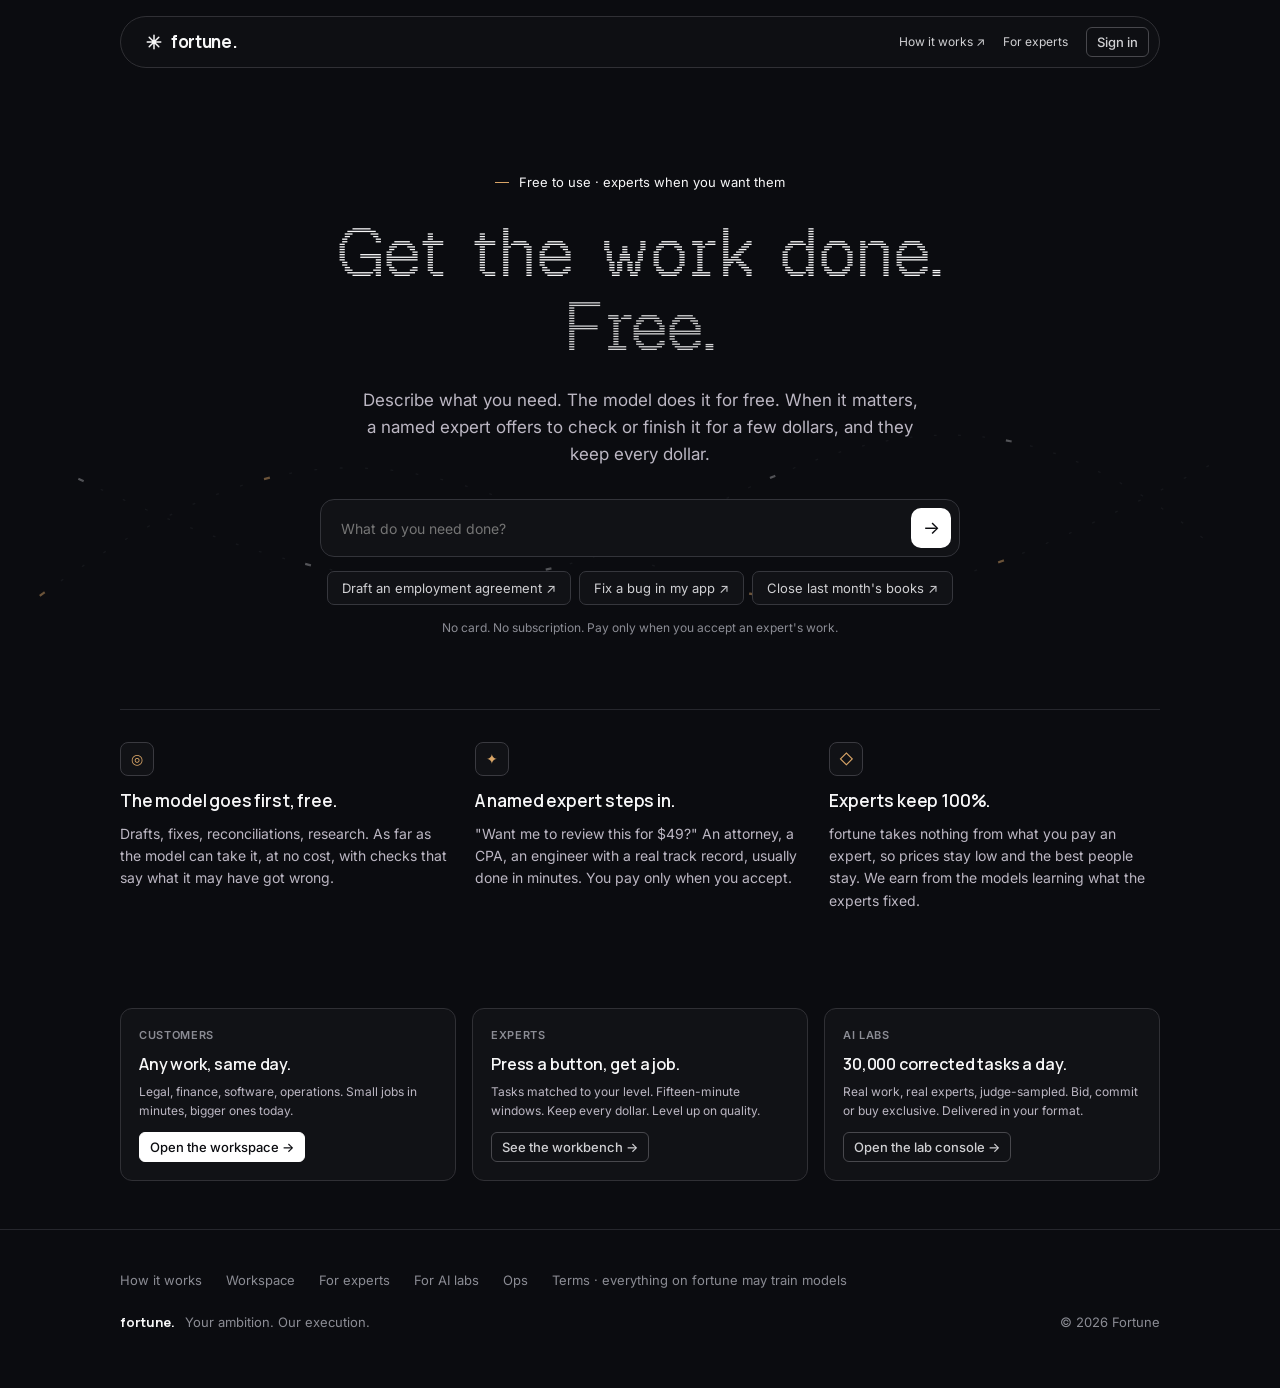
==== v2/index.html @ ad3e7d96 "v2: production-level design for the Oct 16 direction (free platform + expert-in-the-loop, expert app" ====
<!doctype html>
<html lang="en"><head><meta charset="utf-8"><meta name="viewport" content="width=device-width,initial-scale=1"><title>fortune. · Get the work done. Free.</title>
<link rel="preconnect" href="https://fonts.googleapis.com"><link href="https://fonts.googleapis.com/css2?family=Inter:wght@400;500;600&family=JetBrains+Mono:wght@400;500&display=swap" rel="stylesheet"><link rel="stylesheet" href="fortune.css"></head>
<body class="lp">
  <div class="nav-bar"><div class="nav-in"><a class="brand" href="index.html"><svg class="spark" viewBox="0 0 24 24" fill="none" stroke="currentColor" stroke-width="2" stroke-linecap="round"><path d="M12 3v18M3 12h18M5.6 5.6l12.8 12.8M18.4 5.6 5.6 18.4"/></svg>fortune.</a><div class="row" style="gap:18px"><a href="#how" class="small" style="color:#D0D0D3">How it works ↗</a><a href="expert.html" class="small" style="color:#D0D0D3">For experts</a><a href="app.html" class="btn btn-sm">Sign in</a></div></div></div>
  <section class="hero">
    <div class="hero-in">
      <span class="eyebrow">Free to use · experts when you want them</span>
      <h1 class="pixel"><span>Get the work done.</span><span>Free.</span></h1>
      <p class="sub">Describe what you need. The model does it for free. When it matters, a named expert offers to check or finish it for a few dollars, and they keep every dollar.</p>
      <div class="prompt"><div class="prompt-box"><input placeholder="What do you need done?" aria-label="What do you need done?"><a class="go" href="app.html" aria-label="Start" style="display:flex;align-items:center;justify-content:center">→</a></div><div class="chips"><button onclick="location.href='app.html'">Draft an employment agreement ↗</button><button onclick="location.href='app.html'">Fix a bug in my app ↗</button><button onclick="location.href='app.html'">Close last month's books ↗</button></div><span class="small" style="color:#8B8C94">No card. No subscription. Pay only when you accept an expert's work.</span></div>
    </div>
    <div class="hero-art" aria-hidden="true"><svg viewBox="0 0 1000 300" focusable="false"><path class="pt" pathLength="100" d="M-120 235C110 70 240 70 460 180S820 240 1110 90"/><path class="pt" pathLength="100" d="M-80 115C200 250 370 250 570 145S910 35 1100 190"/><path class="ptr" pathLength="100" d="M-120 235C110 70 240 70 460 180S820 240 1110 90"/><path class="ptr two" pathLength="100" d="M-80 115C200 250 370 250 570 145S910 35 1100 190"/></svg></div>
  </section>
  <section class="section" id="how"><div class="wrap-in"><div class="feat">
    <div><div class="i">◎</div><h3>The model goes first, free.</h3><p>Drafts, fixes, reconciliations, research. As far as the model can take it, at no cost, with checks that say what it may have got wrong.</p></div>
    <div><div class="i">✦</div><h3>A named expert steps in.</h3><p>"Want me to review this for $49?" An attorney, a CPA, an engineer with a real track record, usually done in minutes. You pay only when you accept.</p></div>
    <div><div class="i">◇</div><h3>Experts keep 100%.</h3><p>fortune takes nothing from what you pay an expert, so prices stay low and the best people stay. We earn from the models learning what the experts fixed.</p></div>
  </div></div></section>
  <section class="section"><div class="wrap-in" style="display:grid;grid-template-columns:repeat(auto-fit,minmax(280px,1fr));gap:16px">
    <div class="dcard"><div class="label" style="color:#8B8C94">Customers</div><h3 style="margin:8px 0 6px;font-family:var(--display)">Any work, same day.</h3><p class="small" style="color:#BCB7C3">Legal, finance, software, operations. Small jobs in minutes, bigger ones today.</p><a class="btn btn-white btn-sm" style="margin-top:12px" href="app.html">Open the workspace →</a></div>
    <div class="dcard"><div class="label" style="color:#8B8C94">Experts</div><h3 style="margin:8px 0 6px;font-family:var(--display)">Press a button, get a job.</h3><p class="small" style="color:#BCB7C3">Tasks matched to your level. Fifteen-minute windows. Keep every dollar. Level up on quality.</p><a class="btn btn-sm" style="margin-top:12px" href="expert.html">See the workbench →</a></div>
    <div class="dcard"><div class="label" style="color:#8B8C94">AI labs</div><h3 style="margin:8px 0 6px;font-family:var(--display)">30,000 corrected tasks a day.</h3><p class="small" style="color:#BCB7C3">Real work, real experts, judge-sampled. Bid, commit or buy exclusive. Delivered in your format.</p><a class="btn btn-sm" style="margin-top:12px" href="lab.html">Open the lab console →</a></div>
  </div></section>
  <footer class="foot"><div class="foot-in"><div class="row wrap" style="gap:8px 24px"><a href="#how">How it works</a><a href="app.html">Workspace</a><a href="expert.html">For experts</a><a href="lab.html">For AI labs</a><a href="ops.html">Ops</a><a href="#">Terms · everything on fortune may train models</a></div><div class="row between wrap"><span class="row" style="gap:10px"><span style="font-family:var(--display);font-weight:700;color:#F7F7F8">fortune.</span><span>Your ambition. Our execution.</span></span><span>© 2026 Fortune</span></div></div></footer>
</body></html>
---- v2/fortune.css ----
/* fortune. design system v2 · production tokens and components · Oct 16, 2026 */
@font-face{font-family:'Geist Pixel Line';src:url('./fonts/geist-pixel-line.woff2') format('woff2');font-weight:400;font-display:swap}
@font-face{font-family:'Manrope';src:url('./fonts/manrope-latin.woff2') format('woff2');font-weight:400 800;font-display:swap}
:root{
  --ink:#0B0C10;--text:#1F2430;--text-2:#5B6272;--text-3:#8B91A0;--line:#E6E8EC;--line-2:#F0F1F4;--bg:#F7F7F8;--surface:#FFFFFF;--surface-2:#FBFBFC;
  --gold:#B8862B;--gold-bg:#FBF4E6;--gold-line:#EAD5A8;--mint:#12805C;--mint-bg:#E8F5EF;--amber:#B45309;--amber-bg:#FDF2E3;--red:#C2410C;--red-bg:#FDECE6;--blue:#2563EB;--blue-bg:#EAF0FE;
  --d-bg:#0B0C10;--d-surface:#111216;--d-surface-2:#17181E;--d-line:#303035;--d-text:#F7F7F8;--d-text-2:#BCB7C3;--d-text-3:#8B8C94;--d-gold:#D9A567;
  --r-1:6px;--r-2:10px;--r-3:14px;--r-pill:999px;
  --s-1:4px;--s-2:8px;--s-3:12px;--s-4:16px;--s-5:24px;--s-6:32px;--s-7:48px;--s-8:64px;
  --font:'Inter',-apple-system,BlinkMacSystemFont,'Segoe UI',Roboto,sans-serif;--mono:'JetBrains Mono',ui-monospace,SFMono-Regular,Menlo,monospace;--display:'Manrope',var(--font);
  --shadow-1:0 1px 2px rgba(11,13,18,.06);--shadow-2:0 8px 24px -12px rgba(11,13,18,.18);--shadow-3:0 24px 64px -24px rgba(11,13,18,.35);
  --focus:0 0 0 3px rgba(184,134,43,.28);
}
*{box-sizing:border-box}[hidden]{display:none!important}html{-webkit-text-size-adjust:100%}
body{margin:0;background:var(--bg);color:var(--text);font-family:var(--font);font-size:14px;line-height:1.55;-webkit-font-smoothing:antialiased}
body[data-theme="dark"]{background:var(--d-bg);color:var(--d-text)}
h1,h2,h3,h4{margin:0;font-weight:600;letter-spacing:-.01em;color:inherit}
h1{font-size:28px;line-height:1.2;letter-spacing:-.02em}h2{font-size:20px;line-height:1.3}h3{font-size:16px}h4{font-size:14px}
p{margin:0}a{color:inherit;text-decoration:none}button{font:inherit;color:inherit}
.mono{font-family:var(--mono);font-variant-numeric:tabular-nums}
.muted{color:var(--text-2)}.muted-3{color:var(--text-3)}.small{font-size:12px}.xs{font-size:11px}
.label{font-size:11px;font-weight:600;letter-spacing:.06em;text-transform:uppercase;color:var(--text-3)}
.sr{position:absolute;width:1px;height:1px;overflow:hidden;clip:rect(0 0 0 0)}
.row{display:flex;align-items:center;gap:var(--s-2)}.col{display:flex;flex-direction:column;gap:var(--s-2)}.between{justify-content:space-between}.wrap{flex-wrap:wrap}.grow{flex:1;min-width:0}
.stack-3>*+*{margin-top:var(--s-3)}.stack-4>*+*{margin-top:var(--s-4)}.stack-5>*+*{margin-top:var(--s-5)}
.hr{height:1px;background:var(--line);border:0;margin:0}
/* buttons */
.btn{display:inline-flex;align-items:center;justify-content:center;gap:8px;height:36px;padding:0 14px;border-radius:var(--r-2);border:1px solid var(--line);background:var(--surface);color:var(--text);font-weight:500;cursor:pointer;white-space:nowrap;transition:background .14s,border-color .14s,color .14s,box-shadow .14s}
.btn:hover{background:var(--surface-2);border-color:#D4D8DF}.btn:focus-visible{outline:0;box-shadow:var(--focus)}.btn:active{transform:translateY(.5px)}
.btn[disabled],.btn.is-disabled{opacity:.5;cursor:not-allowed;pointer-events:none}
.btn-primary{background:var(--ink);border-color:var(--ink);color:#fff}.btn-primary:hover{background:#1F2430;border-color:#1F2430}
.btn-gold{background:var(--gold);border-color:var(--gold);color:#fff}.btn-gold:hover{background:#A2761F;border-color:#A2761F}
.btn-ghost{background:transparent;border-color:transparent}.btn-ghost:hover{background:var(--line-2);border-color:transparent}
.btn-danger{color:var(--red);border-color:#F3C9BA}.btn-danger:hover{background:var(--red-bg)}
.btn-sm{height:30px;padding:0 10px;font-size:13px;border-radius:var(--r-1)}.btn-lg{height:44px;padding:0 20px;font-size:15px;border-radius:12px}
.btn-block{width:100%}
.btn .k{font-family:var(--mono);font-size:12px;opacity:.75}
/* inputs */
.input,.textarea,.select{width:100%;font:inherit;color:var(--text);background:var(--surface);border:1px solid var(--line);border-radius:var(--r-2);padding:0 12px;height:38px;outline:0;transition:border-color .14s,box-shadow .14s}
.textarea{height:auto;min-height:88px;padding:10px 12px;resize:vertical;line-height:1.5}
.input:focus,.textarea:focus,.select:focus{border-color:var(--gold);box-shadow:var(--focus)}
.input::placeholder,.textarea::placeholder{color:var(--text-3)}
.field{display:flex;flex-direction:column;gap:6px}.field>.label{color:var(--text-2)}
.switch{position:relative;width:38px;height:22px;border-radius:999px;background:#D4D8DF;border:0;cursor:pointer;flex-shrink:0;transition:background .14s}.switch::after{content:"";position:absolute;top:3px;left:3px;width:16px;height:16px;border-radius:999px;background:#fff;box-shadow:var(--shadow-1);transition:transform .14s}.switch[aria-checked="true"]{background:var(--mint)}.switch[aria-checked="true"]::after{transform:translateX(16px)}
/* chips, badges, avatars */
.chip{display:inline-flex;align-items:center;gap:6px;height:30px;padding:0 12px;border-radius:var(--r-pill);border:1px solid var(--line);background:var(--surface);font-size:13px;cursor:pointer;color:var(--text)}
.chip:hover{border-color:#C9CED6}.chip[aria-pressed="true"],.chip.is-on{background:var(--ink);border-color:var(--ink);color:#fff}
.badge{display:inline-flex;align-items:center;gap:6px;height:22px;padding:0 8px;border-radius:var(--r-1);font-size:12px;font-weight:500;background:var(--line-2);color:var(--text-2)}
.badge-gold{background:var(--gold-bg);color:var(--gold)}.badge-mint{background:var(--mint-bg);color:var(--mint)}.badge-amber{background:var(--amber-bg);color:var(--amber)}.badge-red{background:var(--red-bg);color:var(--red)}.badge-blue{background:var(--blue-bg);color:var(--blue)}
.dot{width:6px;height:6px;border-radius:999px;background:currentColor;flex-shrink:0}
.avatar{width:32px;height:32px;border-radius:999px;background:#2E3A59;color:#fff;font-size:12px;font-weight:600;display:inline-flex;align-items:center;justify-content:center;flex-shrink:0;letter-spacing:.02em}
.avatar-lg{width:44px;height:44px;font-size:14px}.avatar-sm{width:24px;height:24px;font-size:10px}
.avatar.gold{background:var(--gold)}.avatar.mint{background:var(--mint)}.avatar.violet{background:#6E56CF}.avatar.slate{background:#4B5563}
.live{display:inline-flex;align-items:center;gap:6px;font-size:12px;color:var(--mint)}.live::before{content:"";width:6px;height:6px;border-radius:999px;background:var(--mint);box-shadow:0 0 0 0 rgba(18,128,92,.5);animation:pulse 1.8s ease-out infinite}
@keyframes pulse{0%{box-shadow:0 0 0 0 rgba(18,128,92,.5)}100%{box-shadow:0 0 0 8px rgba(18,128,92,0)}}
/* cards, panels */
.card{background:var(--surface);border:1px solid var(--line);border-radius:var(--r-3);padding:var(--s-4)}.card-tight{padding:var(--s-3)}.card-flat{box-shadow:none}
.card-head{display:flex;align-items:center;justify-content:space-between;gap:12px;margin-bottom:12px}
.kpi{display:flex;flex-direction:column;gap:4px}.kpi .v{font-family:var(--mono);font-size:22px;letter-spacing:-.02em;color:var(--ink)}.kpi .k{font-size:12px;color:var(--text-2)}
.kpis{display:grid;grid-template-columns:repeat(auto-fit,minmax(140px,1fr));gap:12px}
.list{display:flex;flex-direction:column}.list>*{padding:10px 0;border-bottom:1px solid var(--line-2)}.list>*:last-child{border-bottom:0}
.table{width:100%;border-collapse:collapse;font-size:13px}.table th{text-align:left;font-size:11px;font-weight:600;letter-spacing:.06em;text-transform:uppercase;color:var(--text-3);padding:8px 10px;border-bottom:1px solid var(--line)}.table td{padding:10px;border-bottom:1px solid var(--line-2);vertical-align:middle}.table tr:hover td{background:var(--surface-2)}.table .num{font-family:var(--mono);text-align:right}
.tabs{display:flex;gap:2px;border-bottom:1px solid var(--line)}.tab{height:38px;padding:0 12px;border:0;background:transparent;color:var(--text-2);font-weight:500;cursor:pointer;border-bottom:2px solid transparent;margin-bottom:-1px}.tab[aria-selected="true"]{color:var(--ink);border-bottom-color:var(--ink)}
.progress{height:6px;border-radius:999px;background:var(--line);overflow:hidden}.progress>i{display:block;height:100%;background:var(--gold);border-radius:999px;transition:width .4s}
.note{padding:10px 12px;border-radius:var(--r-2);background:var(--gold-bg);border:1px solid var(--gold-line);color:#6B4E12;font-size:13px}
.note-mint{background:var(--mint-bg);border-color:#BFE3D2;color:#0F5E44}.note-amber{background:var(--amber-bg);border-color:#F3D9B0;color:#7A3A05}.note-blue{background:var(--blue-bg);border-color:#C7D7FB;color:#1E3A8A}
.toast{position:fixed;left:50%;bottom:24px;transform:translateX(-50%);background:var(--ink);color:#fff;padding:10px 14px;border-radius:var(--r-2);font-size:13px;box-shadow:var(--shadow-3);z-index:100;animation:toastIn .2s ease-out}
@keyframes toastIn{from{opacity:0;transform:translate(-50%,6px)}to{opacity:1;transform:translate(-50%,0)}}
.kbd{font-family:var(--mono);font-size:11px;padding:1px 6px;border:1px solid var(--line);border-bottom-width:2px;border-radius:4px;background:var(--surface);color:var(--text-2)}
/* app shell */
.shell{display:grid;grid-template-columns:232px minmax(0,1fr);min-height:100vh}
.shell.has-panel{grid-template-columns:232px minmax(0,1fr) 336px}
.rail{position:sticky;top:0;height:100vh;display:flex;flex-direction:column;gap:var(--s-4);padding:var(--s-4) var(--s-3);background:var(--surface);border-right:1px solid var(--line)}
.brand{display:flex;align-items:center;gap:8px;padding:4px 8px;font-family:var(--display);font-weight:700;font-size:17px;letter-spacing:-.02em;color:var(--ink)}
.brand .spark{width:18px;height:18px;color:var(--ink)}
.nav{display:flex;flex-direction:column;gap:2px}.nav a{display:flex;align-items:center;gap:10px;height:36px;padding:0 10px;border-radius:var(--r-2);color:var(--text-2);font-weight:500}.nav a:hover{background:var(--line-2);color:var(--text)}.nav a[aria-current="page"]{background:var(--line-2);color:var(--ink)}
.nav .cnt{margin-left:auto;font-family:var(--mono);font-size:11px;color:var(--text-3)}
.rail-foot{margin-top:auto;display:flex;flex-direction:column;gap:8px}
.main{min-width:0;display:flex;flex-direction:column}
.topbar{position:sticky;top:0;z-index:20;display:flex;align-items:center;justify-content:space-between;gap:12px;height:56px;padding:0 var(--s-5);background:rgba(255,255,255,.85);backdrop-filter:blur(8px);border-bottom:1px solid var(--line)}
.page{padding:var(--s-5);max-width:1120px;width:100%;margin:0 auto}
.panel{position:sticky;top:0;height:100vh;overflow:auto;padding:var(--s-4);background:var(--surface);border-left:1px solid var(--line);display:flex;flex-direction:column;gap:var(--s-4)}
.section-title{display:flex;align-items:center;justify-content:space-between;margin-bottom:12px}
/* chat / thread */
.thread{display:flex;flex-direction:column;gap:18px;max-width:760px;width:100%;margin:0 auto;padding:24px 24px 140px}
.msg{display:grid;grid-template-columns:32px minmax(0,1fr);gap:12px;align-items:start;animation:fadeUp .25s ease-out}
.msg-user{grid-template-columns:minmax(0,1fr);justify-items:end}.msg-user .bubble{background:var(--ink);color:#fff;border-radius:16px 16px 4px 16px;padding:10px 14px;max-width:560px}
.msg .who{font-size:12px;color:var(--text-3);margin-bottom:4px}.msg .body{display:flex;flex-direction:column;gap:12px;min-width:0}
@keyframes fadeUp{from{opacity:0;transform:translateY(6px)}to{opacity:1;transform:none}}
.composer{position:sticky;bottom:0;padding:12px 24px 20px;background:linear-gradient(180deg,rgba(247,247,248,0),var(--bg) 30%)}
.composer-box{max-width:760px;margin:0 auto;background:var(--surface);border:1px solid var(--line);border-radius:14px;box-shadow:var(--shadow-2);padding:8px 8px 8px 14px;display:flex;align-items:center;gap:8px;transition:border-color .2s,box-shadow .2s}
.composer-box:focus-within{border-color:var(--gold);box-shadow:var(--focus),var(--shadow-2)}
.composer-box input{flex:1;min-width:0;border:0;outline:0;background:transparent;font:inherit;font-size:15px;height:36px;color:var(--text)}
.composer-hint{max-width:760px;margin:8px auto 0;font-size:12px;color:var(--text-3);text-align:center}
.doc{border:1px solid var(--line);border-radius:var(--r-2);background:var(--surface);overflow:hidden}
.doc-head{display:flex;align-items:center;justify-content:space-between;gap:10px;padding:10px 12px;background:var(--surface-2);border-bottom:1px solid var(--line);font-size:13px}
.doc-body{padding:14px;font-size:13.5px;line-height:1.6;color:var(--text)}.doc-body h4{font-size:13px;margin:12px 0 4px}.doc-body h4:first-child{margin-top:0}
.checks{display:flex;flex-direction:column;gap:6px;font-size:13px}.checks li{display:grid;grid-template-columns:16px minmax(0,1fr);gap:8px;align-items:start;list-style:none}.checks ul{margin:0;padding:0}
.ok{color:var(--mint)}.warn{color:var(--amber)}.bad{color:var(--red)}
/* expert offer */
.offer{border:1px solid var(--gold-line);background:linear-gradient(180deg,#FFFDF8,var(--gold-bg));border-radius:var(--r-3);padding:14px 16px;display:flex;flex-direction:column;gap:12px;box-shadow:var(--shadow-2)}
.offer .who{display:flex;align-items:center;gap:12px}.offer .who .n{font-weight:600;color:var(--ink)}.offer .who .m{font-size:12px;color:var(--text-2)}
.offer .say{font-size:14px;color:var(--text);line-height:1.55}
.offer .acts{display:flex;gap:8px;flex-wrap:wrap}
.offer .fine{font-size:12px;color:var(--text-3)}
.timer{display:inline-flex;align-items:center;gap:8px;font-family:var(--mono);font-size:12px;color:var(--text-2)}.timer b{font-weight:500;color:var(--ink)}
/* diff */
.diff{border:1px solid var(--line);border-radius:var(--r-2);overflow:hidden}.diff .d{display:grid;grid-template-columns:minmax(0,1fr) minmax(0,1fr);border-bottom:1px solid var(--line-2)}.diff .d:last-child{border-bottom:0}
.diff .before,.diff .after{padding:10px 12px;font-size:13px;line-height:1.55}.diff .before{background:#FFF5F2;color:#7A2E12;text-decoration:line-through;text-decoration-color:rgba(122,46,18,.4)}.diff .after{background:#F0FAF5;color:#0F5E44}
.diff .why{grid-column:1/-1;padding:8px 12px;font-size:12px;color:var(--text-2);background:var(--surface-2);border-top:1px solid var(--line-2)}
.diff .t{grid-column:1/-1;padding:8px 12px;font-size:12px;font-weight:600;color:var(--text-2);background:var(--surface-2);border-bottom:1px solid var(--line-2)}
/* timeline */
.tl{display:flex;flex-direction:column}.tl>div{display:grid;grid-template-columns:96px minmax(0,1fr);gap:12px;padding:8px 0;border-bottom:1px solid var(--line-2);font-size:13px}.tl>div:last-child{border-bottom:0}.tl .w{font-family:var(--mono);font-size:12px;color:var(--text-3)}
/* task feed */
.task{display:grid;grid-template-columns:minmax(0,1fr) auto;gap:14px;align-items:center;padding:14px 16px;border:1px solid var(--line);border-radius:var(--r-3);background:var(--surface);transition:border-color .14s,box-shadow .14s}
.task:hover{border-color:#C9CED6;box-shadow:var(--shadow-2)}.task .t{font-weight:500;color:var(--ink)}.task .m{font-size:12px;color:var(--text-2);margin-top:2px}.task .pay{font-family:var(--mono);font-size:16px;color:var(--ink);text-align:right}.task .pay small{display:block;font-family:var(--font);font-size:11px;color:var(--text-3)}
/* dark marketing */
.lp{background:var(--d-bg);color:var(--d-text);font-family:var(--font)}
.lp .nav-bar{position:sticky;top:0;z-index:30;display:flex;justify-content:center;padding:16px 20px 0}
.lp .nav-in{width:100%;max-width:1040px;display:flex;align-items:center;justify-content:space-between;gap:16px;height:52px;padding:0 10px 0 16px;border-radius:999px;background:rgba(16,17,20,.85);border:1px solid var(--d-line);backdrop-filter:blur(10px)}
.lp .brand{color:var(--d-text)}.lp .brand .spark{color:var(--d-text)}
.lp .btn{background:transparent;border-color:#48484D;color:#D0D0D3}.lp .btn:hover{border-color:#F7F7F8;color:#F7F7F8}.lp .btn-white{background:#fff;border-color:#fff;color:var(--ink)}.lp .btn-white:hover{background:#E9E9EC;border-color:#E9E9EC;color:var(--ink)}
.lp .hero{position:relative;overflow:hidden;padding:104px 20px 24px;text-align:center}
.lp .hero-in{position:relative;z-index:2;max-width:900px;margin:0 auto;display:flex;flex-direction:column;align-items:center;gap:24px}
.lp .eyebrow{display:inline-flex;align-items:center;gap:10px;font-size:13px}.lp .eyebrow::before{content:"";width:14px;height:1px;background:var(--d-gold)}
.lp h1.pixel{font-family:'Geist Pixel Line',var(--display);font-weight:400;font-size:clamp(44px,6vw,68px);line-height:1.08;letter-spacing:0}
.lp h1.pixel span{display:block;width:fit-content;margin:0 auto;animation:wipe .85s cubic-bezier(.16,1,.3,1) .1s both}.lp h1.pixel span+span{color:#D4D4D5;animation-delay:.24s}
@keyframes wipe{0%{clip-path:inset(0 100% 0 0);transform:translateX(-8px);opacity:.7}100%{clip-path:inset(0);transform:none;opacity:1}}
@keyframes enter{0%{opacity:0;transform:scale(.98)}100%{opacity:1;transform:scale(1)}}
.lp .sub{max-width:560px;font-size:17px;line-height:1.6;color:var(--d-text-2);animation:enter .6s ease-out .28s both}
.lp .prompt{width:100%;max-width:640px;display:flex;flex-direction:column;gap:14px;align-items:center;padding-top:6px;animation:enter .7s cubic-bezier(.16,1,.3,1) .4s both}
.lp .prompt-box{width:100%;display:flex;align-items:center;gap:8px;padding:8px 8px 8px 18px;border-radius:14px;border:1px solid #33343A;background:#111216;box-shadow:0 24px 60px -30px rgba(0,0,0,.8);transition:border-color .2s,box-shadow .2s}
.lp .prompt-box:focus-within{border-color:#777980;box-shadow:0 0 0 3px rgba(255,255,255,.027),0 12px 35px rgba(0,0,0,.157)}
.lp .prompt-box input{flex:1;min-width:0;height:40px;border:0;outline:0;background:transparent;color:var(--d-text);font-size:15px;font:inherit}
.lp .prompt-box .go{width:40px;height:40px;border-radius:10px;border:0;background:#fff;color:var(--ink);cursor:pointer;font-size:18px}
.lp .chips{display:flex;gap:8px;flex-wrap:wrap;justify-content:center}.lp .chips button{height:34px;padding:0 14px;border-radius:7px;border:1px solid #36373D;background:#111216;color:#D0D0D3;font-size:13px;cursor:pointer}.lp .chips button:hover{border-color:#8B8C94;color:#F7F7F8}
.lp .hero-art{position:absolute;z-index:1;pointer-events:none;left:50%;top:300px;transform:translateX(-50%);width:min(1150px,135vw);height:290px;opacity:.7}.lp .hero-art svg{width:100%;height:100%;overflow:visible}
.lp .pt,.lp .ptr{fill:none;stroke-linecap:square}.lp .pt{stroke:#383940;stroke-width:1.4;stroke-dasharray:.12 1.88;opacity:.35}.lp .ptr{stroke:var(--d-gold);stroke-width:2.3;stroke-dasharray:.3 19.7;opacity:.65;animation:travel 16s linear infinite}.lp .ptr.two{stroke:#E5E5E8;animation-delay:-8s;animation-direction:reverse;opacity:.45}
@keyframes travel{0%{stroke-dashoffset:100}100%{stroke-dashoffset:0}}
.lp .section{padding:48px 20px}.lp .wrap-in{max-width:1040px;margin:0 auto}
.lp .feat{display:grid;grid-template-columns:repeat(auto-fit,minmax(260px,1fr));gap:24px;padding-top:32px;border-top:1px solid #26272D}
.lp .feat .i{width:34px;height:34px;border-radius:8px;border:1px solid #3A3A40;background:#111216;display:flex;align-items:center;justify-content:center;color:var(--d-gold)}
.lp .feat h3{font-family:var(--display);font-size:17px;font-weight:600;margin:12px 0 8px;color:var(--d-text)}.lp .feat p{font-size:14px;line-height:1.6;color:var(--d-text-2)}
.lp .foot{padding:40px 20px 56px;border-top:1px solid #26272D}.lp .foot-in{max-width:1040px;margin:0 auto;display:flex;flex-direction:column;gap:22px;font-size:13px;color:var(--d-text-3)}
.lp .foot a{color:var(--d-text-3)}.lp .foot a:hover{color:var(--d-text)}
.lp .dcard{border:1px solid var(--d-line);background:var(--d-surface);border-radius:12px;padding:18px}
/* responsive */
@media (max-width:1180px){.shell.has-panel{grid-template-columns:232px minmax(0,1fr)}.panel{display:none}}
@media (max-width:820px){.shell,.shell.has-panel{grid-template-columns:minmax(0,1fr)}.rail{position:static;height:auto;flex-direction:row;align-items:center;overflow:auto;border-right:0;border-bottom:1px solid var(--line)}.nav{flex-direction:row}.rail-foot{display:none}.page{padding:16px}.thread{padding:16px 16px 140px}.composer{padding:12px 16px 16px}.diff .d{grid-template-columns:1fr}.kpis{grid-template-columns:repeat(2,1fr)}}
@media (prefers-reduced-motion:reduce){*{animation:none!important;transition:none!important}}
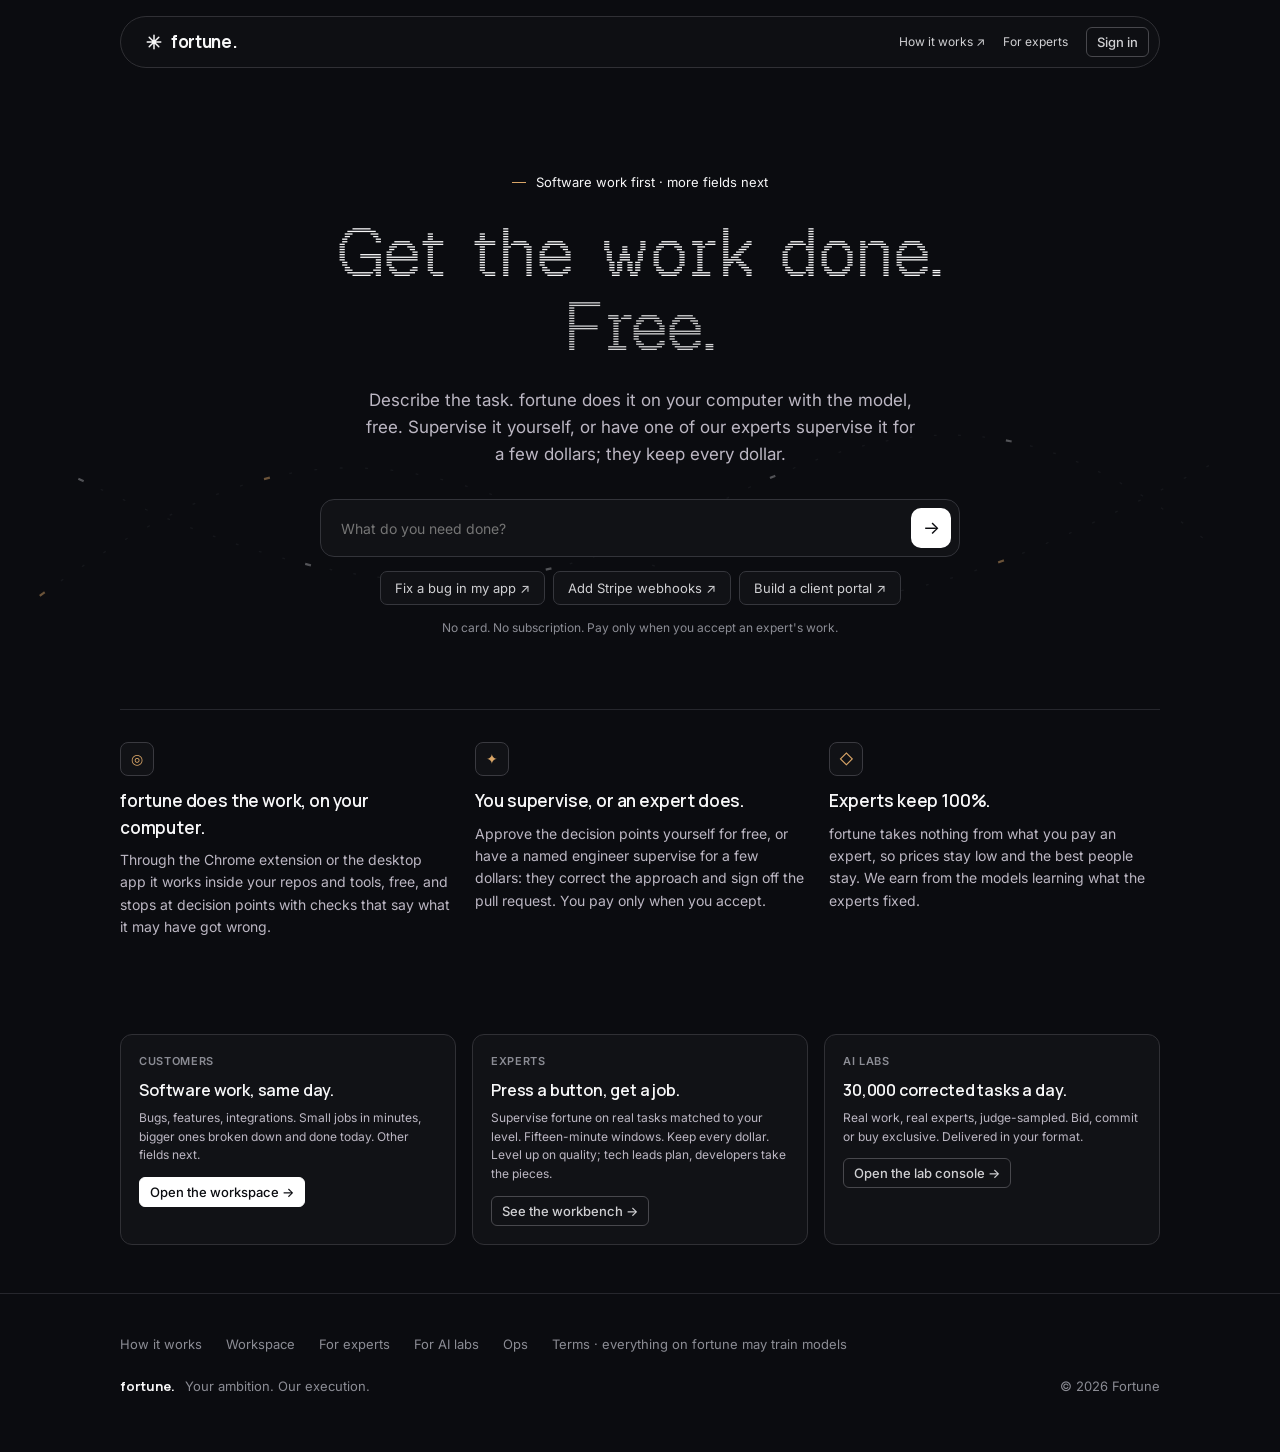
==== commit 43f91a00: "v2: software first, two supervision options, layered breakdown, experts via PowerHouse (Shayan's Oct" ====
--- a/v2/index.html
+++ b/v2/index.html
@@ -5,21 +5,21 @@
   <div class="nav-bar"><div class="nav-in"><a class="brand" href="index.html"><svg class="spark" viewBox="0 0 24 24" fill="none" stroke="currentColor" stroke-width="2" stroke-linecap="round"><path d="M12 3v18M3 12h18M5.6 5.6l12.8 12.8M18.4 5.6 5.6 18.4"/></svg>fortune.</a><div class="row" style="gap:18px"><a href="#how" class="small" style="color:#D0D0D3">How it works ↗</a><a href="expert.html" class="small" style="color:#D0D0D3">For experts</a><a href="app.html" class="btn btn-sm">Sign in</a></div></div></div>
   <section class="hero">
     <div class="hero-in">
-      <span class="eyebrow">Free to use · experts when you want them</span>
+      <span class="eyebrow">Software work first · more fields next</span>
       <h1 class="pixel"><span>Get the work done.</span><span>Free.</span></h1>
-      <p class="sub">Describe what you need. The model does it for free. When it matters, a named expert offers to check or finish it for a few dollars, and they keep every dollar.</p>
-      <div class="prompt"><div class="prompt-box"><input placeholder="What do you need done?" aria-label="What do you need done?"><a class="go" href="app.html" aria-label="Start" style="display:flex;align-items:center;justify-content:center">→</a></div><div class="chips"><button onclick="location.href='app.html'">Draft an employment agreement ↗</button><button onclick="location.href='app.html'">Fix a bug in my app ↗</button><button onclick="location.href='app.html'">Close last month's books ↗</button></div><span class="small" style="color:#8B8C94">No card. No subscription. Pay only when you accept an expert's work.</span></div>
+      <p class="sub">Describe the task. fortune does it on your computer with the model, free. Supervise it yourself, or have one of our experts supervise it for a few dollars; they keep every dollar.</p>
+      <div class="prompt"><div class="prompt-box"><input placeholder="What do you need done?" aria-label="What do you need done?"><a class="go" href="app.html" aria-label="Start" style="display:flex;align-items:center;justify-content:center">→</a></div><div class="chips"><button onclick="location.href='app.html'">Fix a bug in my app ↗</button><button onclick="location.href='app.html'">Add Stripe webhooks ↗</button><button onclick="location.href='app.html'">Build a client portal ↗</button></div><span class="small" style="color:#8B8C94">No card. No subscription. Pay only when you accept an expert's work.</span></div>
     </div>
     <div class="hero-art" aria-hidden="true"><svg viewBox="0 0 1000 300" focusable="false"><path class="pt" pathLength="100" d="M-120 235C110 70 240 70 460 180S820 240 1110 90"/><path class="pt" pathLength="100" d="M-80 115C200 250 370 250 570 145S910 35 1100 190"/><path class="ptr" pathLength="100" d="M-120 235C110 70 240 70 460 180S820 240 1110 90"/><path class="ptr two" pathLength="100" d="M-80 115C200 250 370 250 570 145S910 35 1100 190"/></svg></div>
   </section>
   <section class="section" id="how"><div class="wrap-in"><div class="feat">
-    <div><div class="i">◎</div><h3>The model goes first, free.</h3><p>Drafts, fixes, reconciliations, research. As far as the model can take it, at no cost, with checks that say what it may have got wrong.</p></div>
-    <div><div class="i">✦</div><h3>A named expert steps in.</h3><p>"Want me to review this for $49?" An attorney, a CPA, an engineer with a real track record, usually done in minutes. You pay only when you accept.</p></div>
+    <div><div class="i">◎</div><h3>fortune does the work, on your computer.</h3><p>Through the Chrome extension or the desktop app it works inside your repos and tools, free, and stops at decision points with checks that say what it may have got wrong.</p></div>
+    <div><div class="i">✦</div><h3>You supervise, or an expert does.</h3><p>Approve the decision points yourself for free, or have a named engineer supervise for a few dollars: they correct the approach and sign off the pull request. You pay only when you accept.</p></div>
     <div><div class="i">◇</div><h3>Experts keep 100%.</h3><p>fortune takes nothing from what you pay an expert, so prices stay low and the best people stay. We earn from the models learning what the experts fixed.</p></div>
   </div></div></section>
   <section class="section"><div class="wrap-in" style="display:grid;grid-template-columns:repeat(auto-fit,minmax(280px,1fr));gap:16px">
-    <div class="dcard"><div class="label" style="color:#8B8C94">Customers</div><h3 style="margin:8px 0 6px;font-family:var(--display)">Any work, same day.</h3><p class="small" style="color:#BCB7C3">Legal, finance, software, operations. Small jobs in minutes, bigger ones today.</p><a class="btn btn-white btn-sm" style="margin-top:12px" href="app.html">Open the workspace →</a></div>
-    <div class="dcard"><div class="label" style="color:#8B8C94">Experts</div><h3 style="margin:8px 0 6px;font-family:var(--display)">Press a button, get a job.</h3><p class="small" style="color:#BCB7C3">Tasks matched to your level. Fifteen-minute windows. Keep every dollar. Level up on quality.</p><a class="btn btn-sm" style="margin-top:12px" href="expert.html">See the workbench →</a></div>
+    <div class="dcard"><div class="label" style="color:#8B8C94">Customers</div><h3 style="margin:8px 0 6px;font-family:var(--display)">Software work, same day.</h3><p class="small" style="color:#BCB7C3">Bugs, features, integrations. Small jobs in minutes, bigger ones broken down and done today. Other fields next.</p><a class="btn btn-white btn-sm" style="margin-top:12px" href="app.html">Open the workspace →</a></div>
+    <div class="dcard"><div class="label" style="color:#8B8C94">Experts</div><h3 style="margin:8px 0 6px;font-family:var(--display)">Press a button, get a job.</h3><p class="small" style="color:#BCB7C3">Supervise fortune on real tasks matched to your level. Fifteen-minute windows. Keep every dollar. Level up on quality; tech leads plan, developers take the pieces.</p><a class="btn btn-sm" style="margin-top:12px" href="expert.html">See the workbench →</a></div>
     <div class="dcard"><div class="label" style="color:#8B8C94">AI labs</div><h3 style="margin:8px 0 6px;font-family:var(--display)">30,000 corrected tasks a day.</h3><p class="small" style="color:#BCB7C3">Real work, real experts, judge-sampled. Bid, commit or buy exclusive. Delivered in your format.</p><a class="btn btn-sm" style="margin-top:12px" href="lab.html">Open the lab console →</a></div>
   </div></section>
   <footer class="foot"><div class="foot-in"><div class="row wrap" style="gap:8px 24px"><a href="#how">How it works</a><a href="app.html">Workspace</a><a href="expert.html">For experts</a><a href="lab.html">For AI labs</a><a href="ops.html">Ops</a><a href="#">Terms · everything on fortune may train models</a></div><div class="row between wrap"><span class="row" style="gap:10px"><span style="font-family:var(--display);font-weight:700;color:#F7F7F8">fortune.</span><span>Your ambition. Our execution.</span></span><span>© 2026 Fortune</span></div></div></footer>
